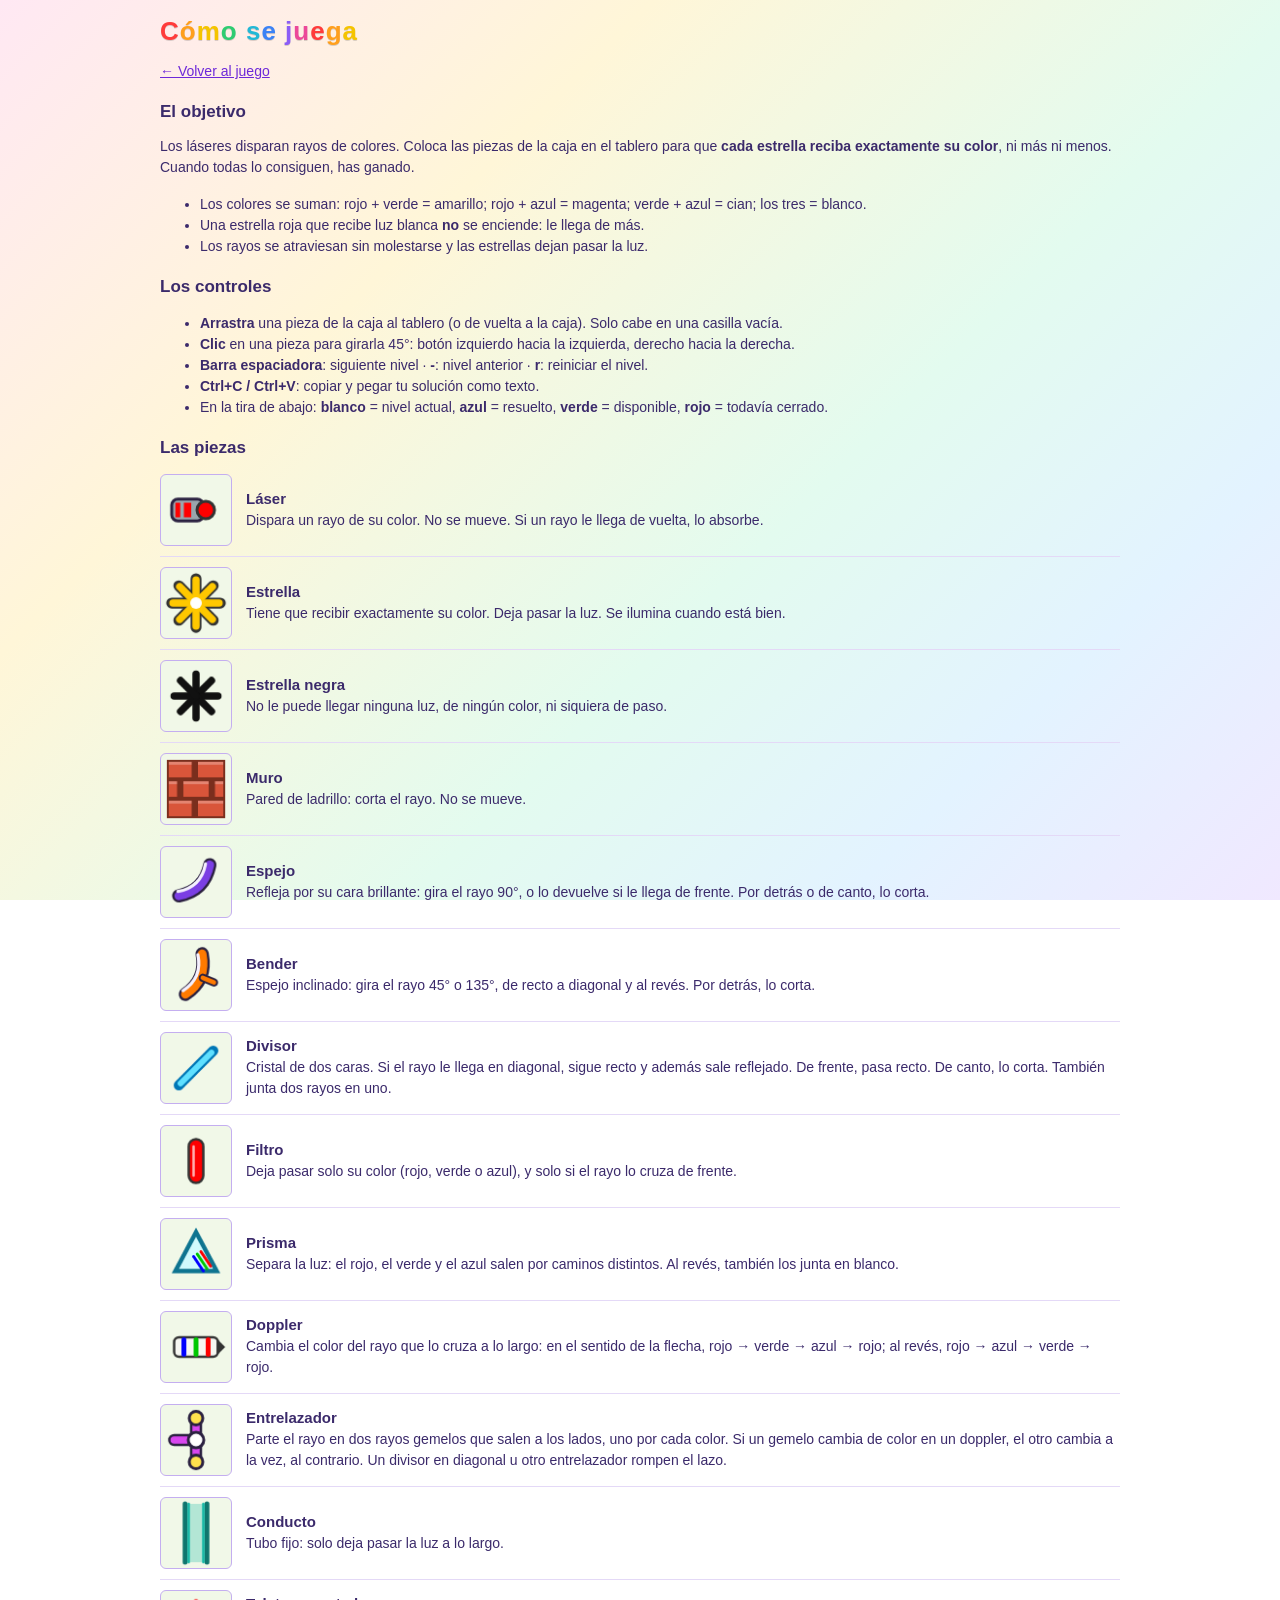
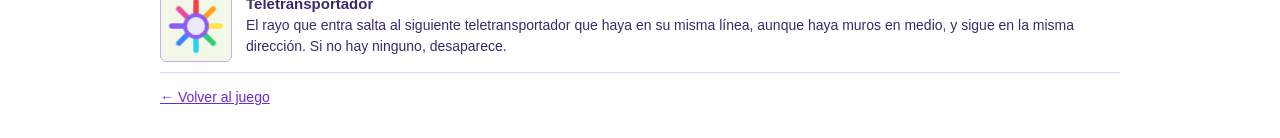
==== como-se-juega.html @ c648792b "Cromatron: primera publicación (1 nivel, «El trío») Co-Authored-By: Claude Opus 5.5 <noreply@anthrop" ====
<!doctype html>
<html lang="es">
<head>
  <meta charset="utf-8">
  <meta name="viewport" content="width=device-width, initial-scale=1">
  <title>Cromatron · Cómo se juega</title>
  <link rel="stylesheet" href="estilo.css">
  <style>
    .pieza { display: flex; gap: 14px; align-items: center; padding: 10px 0; border-bottom: 1px solid #e4d9f7; }
    .pieza canvas { flex: none; width: 72px; height: 72px; border: 1px solid var(--borde); border-radius: 6px; background: #f1f8e8; }
    .pieza h3 { margin: 0 0 3px; font-size: 15px; }
    .pieza p { margin: 0; font-size: 13px; line-height: 1.45; }
    h2 { font-size: 17px; margin: 20px 0 6px; }
    .marco p, .marco li { font-size: 14px; line-height: 1.5; }
  </style>
</head>
<body>
  <div class="marco">
    <h1>Cómo se juega</h1>
    <p><a href="index.html">← Volver al juego</a></p>
    <h2>El objetivo</h2>
    <p>Los láseres disparan rayos de colores. Coloca las piezas de la caja en el tablero para que <b>cada estrella reciba exactamente
      su color</b>, ni más ni menos. Cuando todas lo consiguen, has ganado.</p>
    <ul>
      <li>Los colores se suman: rojo + verde = amarillo; rojo + azul = magenta; verde + azul = cian; los tres = blanco.</li>
      <li>Una estrella roja que recibe luz blanca <b>no</b> se enciende: le llega de más.</li>
      <li>Los rayos se atraviesan sin molestarse y las estrellas dejan pasar la luz.</li>
    </ul>
    <h2>Los controles</h2>
    <ul>
      <li><b>Arrastra</b> una pieza de la caja al tablero (o de vuelta a la caja). Solo cabe en una casilla vacía.</li>
      <li><b>Clic</b> en una pieza para girarla 45°: botón izquierdo hacia la izquierda, derecho hacia la derecha.</li>
      <li><b>Barra espaciadora</b>: siguiente nivel · <b>-</b>: nivel anterior · <b>r</b>: reiniciar el nivel.</li>
      <li><b>Ctrl+C / Ctrl+V</b>: copiar y pegar tu solución como texto.</li>
      <li>En la tira de abajo: <b>blanco</b> = nivel actual, <b>azul</b> = resuelto, <b>verde</b> = disponible, <b>rojo</b> = todavía cerrado.</li>
    </ul>
    <h2>Las piezas</h2>
    <div id="piezas"></div>
    <p><a href="index.html">← Volver al juego</a></p>
  </div>
  <script src="motor.js"></script>
  <script src="comun.js"></script>
  <script>
    (function () {
      const K = Cromatron, T = CromatronMotor.T;
      const FICHAS = [
        [{ tipo: T.LASER, p: 2, color: 4 }, 'Láser', 'Dispara un rayo de su color. No se mueve. Si un rayo le llega de vuelta, lo absorbe.'],
        [{ tipo: T.ESTRELLA, color: 6 }, 'Estrella', 'Tiene que recibir exactamente su color. Deja pasar la luz. Se ilumina cuando está bien.', 6],
        [{ tipo: T.ESTRELLA, color: 0 }, 'Estrella negra', 'No le puede llegar ninguna luz, de ningún color, ni siquiera de paso.', 0],
        [{ tipo: T.PARED }, 'Muro', 'Pared de ladrillo: corta el rayo. No se mueve.'],
        [{ tipo: T.ESPEJO, p: 1 }, 'Espejo', 'Refleja por su cara brillante: gira el rayo 90°, o lo devuelve si le llega de frente. Por detrás o de canto, lo corta.'],
        [{ tipo: T.BENDER, p: 1 }, 'Bender', 'Espejo inclinado: gira el rayo 45° o 135°, de recto a diagonal y al revés. Por detrás, lo corta.'],
        [{ tipo: T.DIVISOR, p: 1 }, 'Divisor', 'Cristal de dos caras. Si el rayo le llega en diagonal, sigue recto y además sale reflejado. De frente, pasa recto. De canto, lo corta. También junta dos rayos en uno.'],
        [{ tipo: T.FILTRO, p: 0, color: 4 }, 'Filtro', 'Deja pasar solo su color (rojo, verde o azul), y solo si el rayo lo cruza de frente.'],
        [{ tipo: T.PRISMA, p: 0 }, 'Prisma', 'Separa la luz: el rojo, el verde y el azul salen por caminos distintos. Al revés, también los junta en blanco.'],
        [{ tipo: T.DOPPLER, p: 0 }, 'Doppler', 'Cambia el color del rayo que lo cruza a lo largo: en el sentido de la flecha, rojo → verde → azul → rojo; al revés, rojo → azul → verde → rojo.'],
        [{ tipo: T.ENTRELAZADOR, p: 0 }, 'Entrelazador', 'Parte el rayo en dos rayos gemelos que salen a los lados, uno por cada color. Si un gemelo cambia de color en un doppler, el otro cambia a la vez, al contrario. Un divisor en diagonal u otro entrelazador rompen el lazo.'],
        [{ tipo: T.CONDUCTO, p: 0 }, 'Conducto', 'Tubo fijo: solo deja pasar la luz a lo largo.'],
        [{ tipo: T.TELE }, 'Teletransportador', 'El rayo que entra salta al siguiente teletransportador que haya en su misma línea, aunque haya muros en medio, y sigue en la misma dirección. Si no hay ninguno, desaparece.'],
      ];
      const caja = document.getElementById('piezas');
      for (const [pz, titulo, txt, luz] of FICHAS) {
        const d = document.createElement('div'); d.className = 'pieza';
        const c = document.createElement('canvas'); const r = window.devicePixelRatio || 1; c.width = 72 * r; c.height = 72 * r;
        const ctx = c.getContext('2d'); ctx.scale(r, r);
        K.dibujarPieza(ctx, { p: 0, color: 0, ...pz }, 36, 36, 60, luz);
        d.appendChild(c);
        const t = document.createElement('div'); t.innerHTML = `<h3>${titulo}</h3><p>${txt}</p>`; d.appendChild(t);
        caja.appendChild(d);
      }
    })();
  </script>
</body>
</html>
---- estilo.css ----
:root {
  --fondo: #eef6e6;
  --panel: #dcebc9;
  --texto: #2f5a2a;
  --enlace: #1f5fbf;
  --borde: #a9c78f;
  --pagina: var(--fondo);
}
:root[data-estilo="arcoiris"] {
  --fondo: #fff7fb; --panel: #ffffff; --texto: #3b2a6b; --enlace: #6d28d9; --borde: #c4aef0;
  --pagina: linear-gradient(135deg, #ffe8f3 0%, #fff6d8 30%, #e3fbef 60%, #e3f3ff 80%, #f0e8ff 100%);
}
:root[data-estilo="caramelo"] {
  --fondo: #fff0f5; --panel: #fff8ee; --texto: #7a1f4f; --enlace: #c2185b; --borde: #ff9fc2;
  --pagina: linear-gradient(160deg, #ffe3ee 0%, #fff1dc 55%, #fffbe6 100%);
}
:root[data-estilo="cielo"] {
  --fondo: #eef7ff; --panel: #ffffff; --texto: #173a6b; --enlace: #1d4ed8; --borde: #8ec5ff;
  --pagina: linear-gradient(160deg, #dff1ff 0%, #eef0ff 55%, #fbefff 100%);
}
* { box-sizing: border-box; }
html, body { margin: 0; min-height: 100%; background: var(--pagina); background-attachment: fixed; color: var(--texto); font-family: Verdana, Tahoma, sans-serif; }
body { padding: 16px; }
.marco { max-width: 960px; margin: 0 auto; }
h1 { font-size: 26px; margin: 0 0 10px; letter-spacing: 1px; text-shadow: 0 1px 0 rgba(0,0,0,0.15); }
#lienzo { display: block; width: 100%; aspect-ratio: 4 / 3; border: 3px solid var(--borde); border-radius: 10px; background: var(--panel); touch-action: none; user-select: none; }
:root[data-estilo="arcoiris"] #lienzo {
  border: 4px solid transparent; border-radius: 12px;
  background: linear-gradient(var(--panel), var(--panel)) padding-box,
              linear-gradient(90deg, #ff3b3b, #ff9f1c, #f5c400, #2ecc71, #22b8d6, #3b82f6, #8b5cf6, #ec4899) border-box;
}
.nota { font-size: 13px; margin: 10px 2px; line-height: 1.45; }
a { color: var(--enlace); }
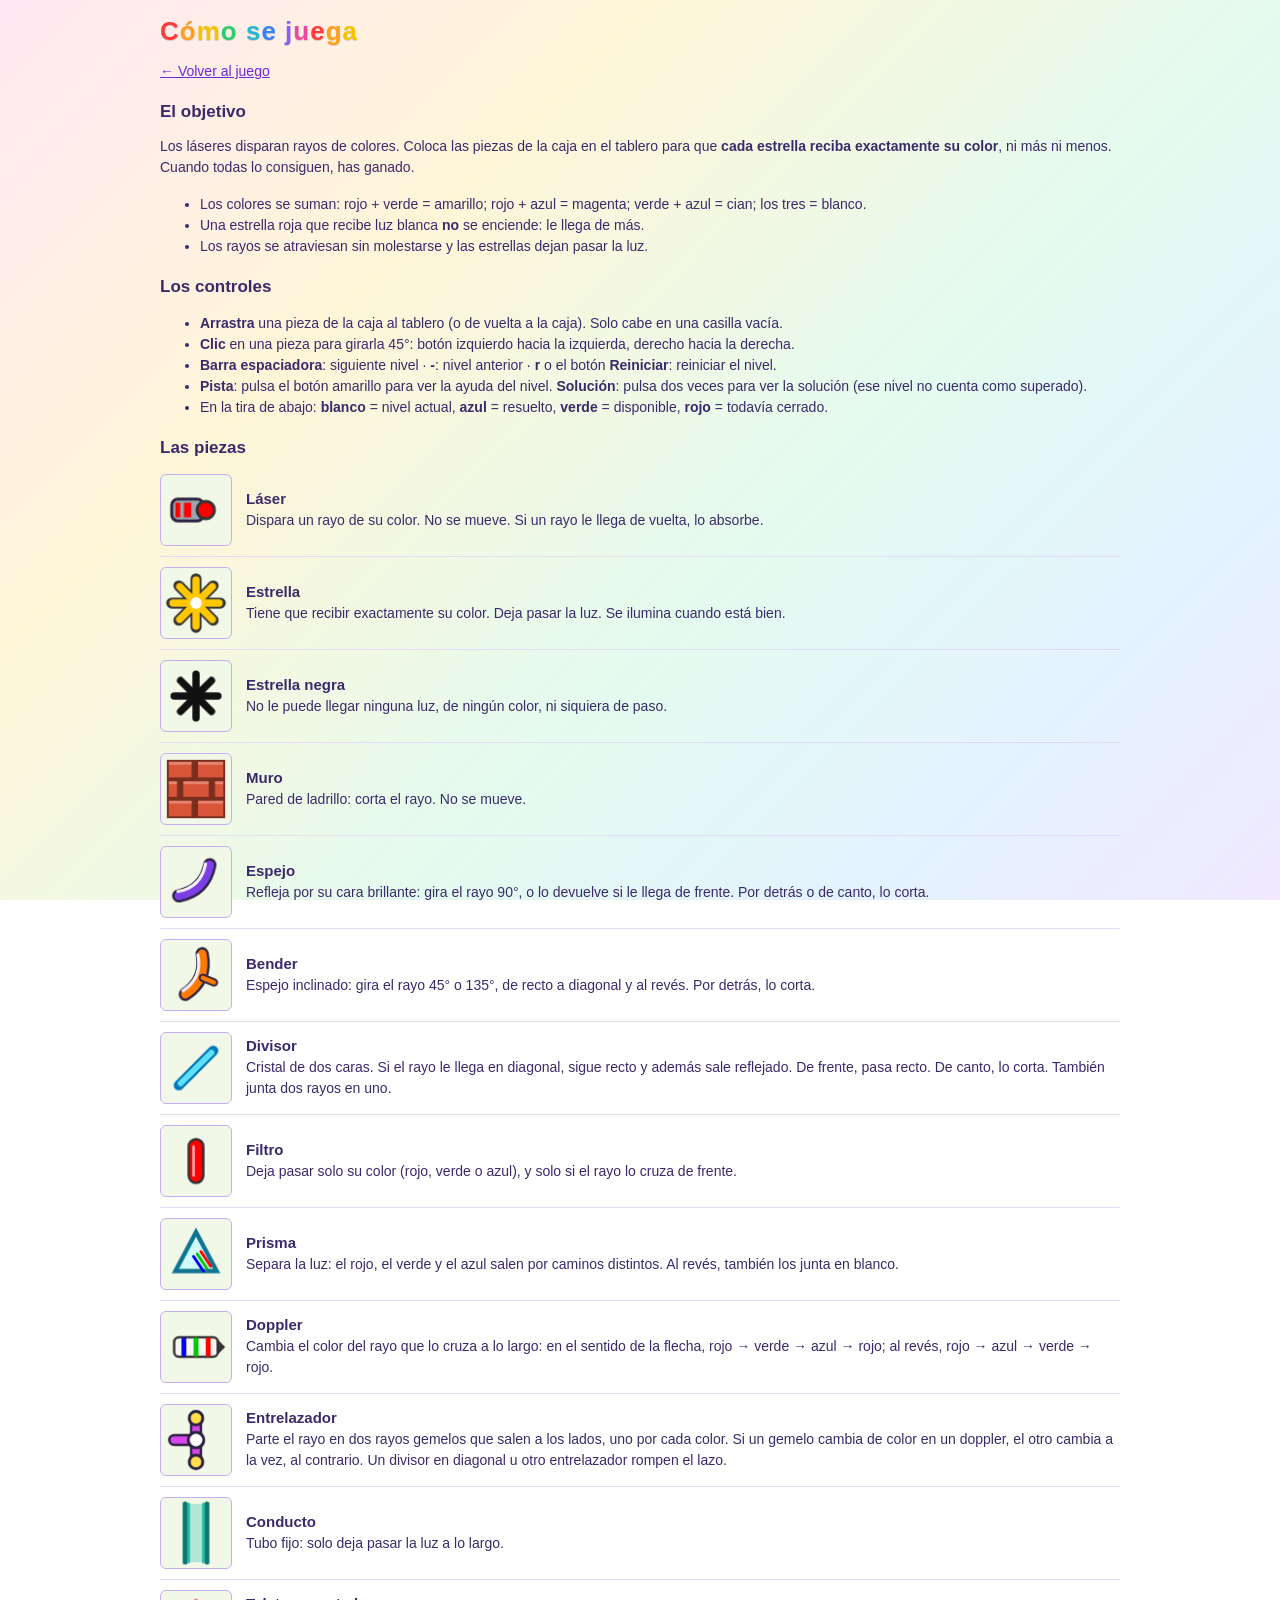
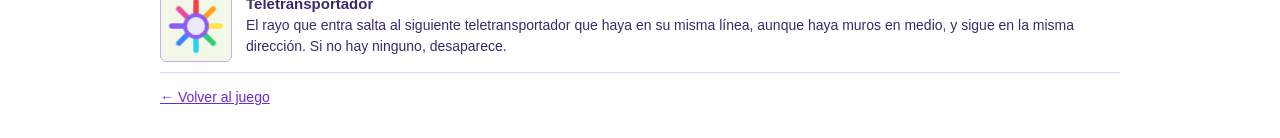
==== commit 38df74ab: "«Pista» y «Cómo se juega» con letra grande; fuera la mención de copiar y pegar Co-Authored-By: Claud" ====
--- a/como-se-juega.html
+++ b/como-se-juega.html
@@ -30,8 +30,8 @@
     <ul>
       <li><b>Arrastra</b> una pieza de la caja al tablero (o de vuelta a la caja). Solo cabe en una casilla vacía.</li>
       <li><b>Clic</b> en una pieza para girarla 45°: botón izquierdo hacia la izquierda, derecho hacia la derecha.</li>
-      <li><b>Barra espaciadora</b>: siguiente nivel · <b>-</b>: nivel anterior · <b>r</b>: reiniciar el nivel.</li>
-      <li><b>Ctrl+C / Ctrl+V</b>: copiar y pegar tu solución como texto.</li>
+      <li><b>Barra espaciadora</b>: siguiente nivel · <b>-</b>: nivel anterior · <b>r</b> o el botón <b>Reiniciar</b>: reiniciar el nivel.</li>
+      <li><b>Pista</b>: pulsa el botón amarillo para ver la ayuda del nivel. <b>Solución</b>: pulsa dos veces para ver la solución (ese nivel no cuenta como superado).</li>
       <li>En la tira de abajo: <b>blanco</b> = nivel actual, <b>azul</b> = resuelto, <b>verde</b> = disponible, <b>rojo</b> = todavía cerrado.</li>
     </ul>
     <h2>Las piezas</h2>
--- a/estilo.css
+++ b/estilo.css
@@ -31,3 +31,10 @@
 }
 .nota { font-size: 13px; margin: 10px 2px; line-height: 1.45; }
 a { color: var(--enlace); }
+.botones { display: flex; justify-content: center; gap: 14px; margin: 12px 0 2px; }
+.botones button { font: inherit; font-weight: 800; font-size: 16px; padding: 10px 22px; border-radius: 26px; cursor: pointer;
+  border: 2px solid #3b2a6b; color: #3b2a6b; background: #ffffff; box-shadow: 0 4px 0 #3b2a6b; }
+.botones button:active { transform: translateY(3px); box-shadow: 0 1px 0 #3b2a6b; }
+#reiniciar { background: #d6ecff; }
+#solucion { background: #ffe3f0; }
+#solucion.aviso { background: #d33a2c; color: #fff; border-color: #a12a1f; box-shadow: 0 4px 0 #a12a1f; }
